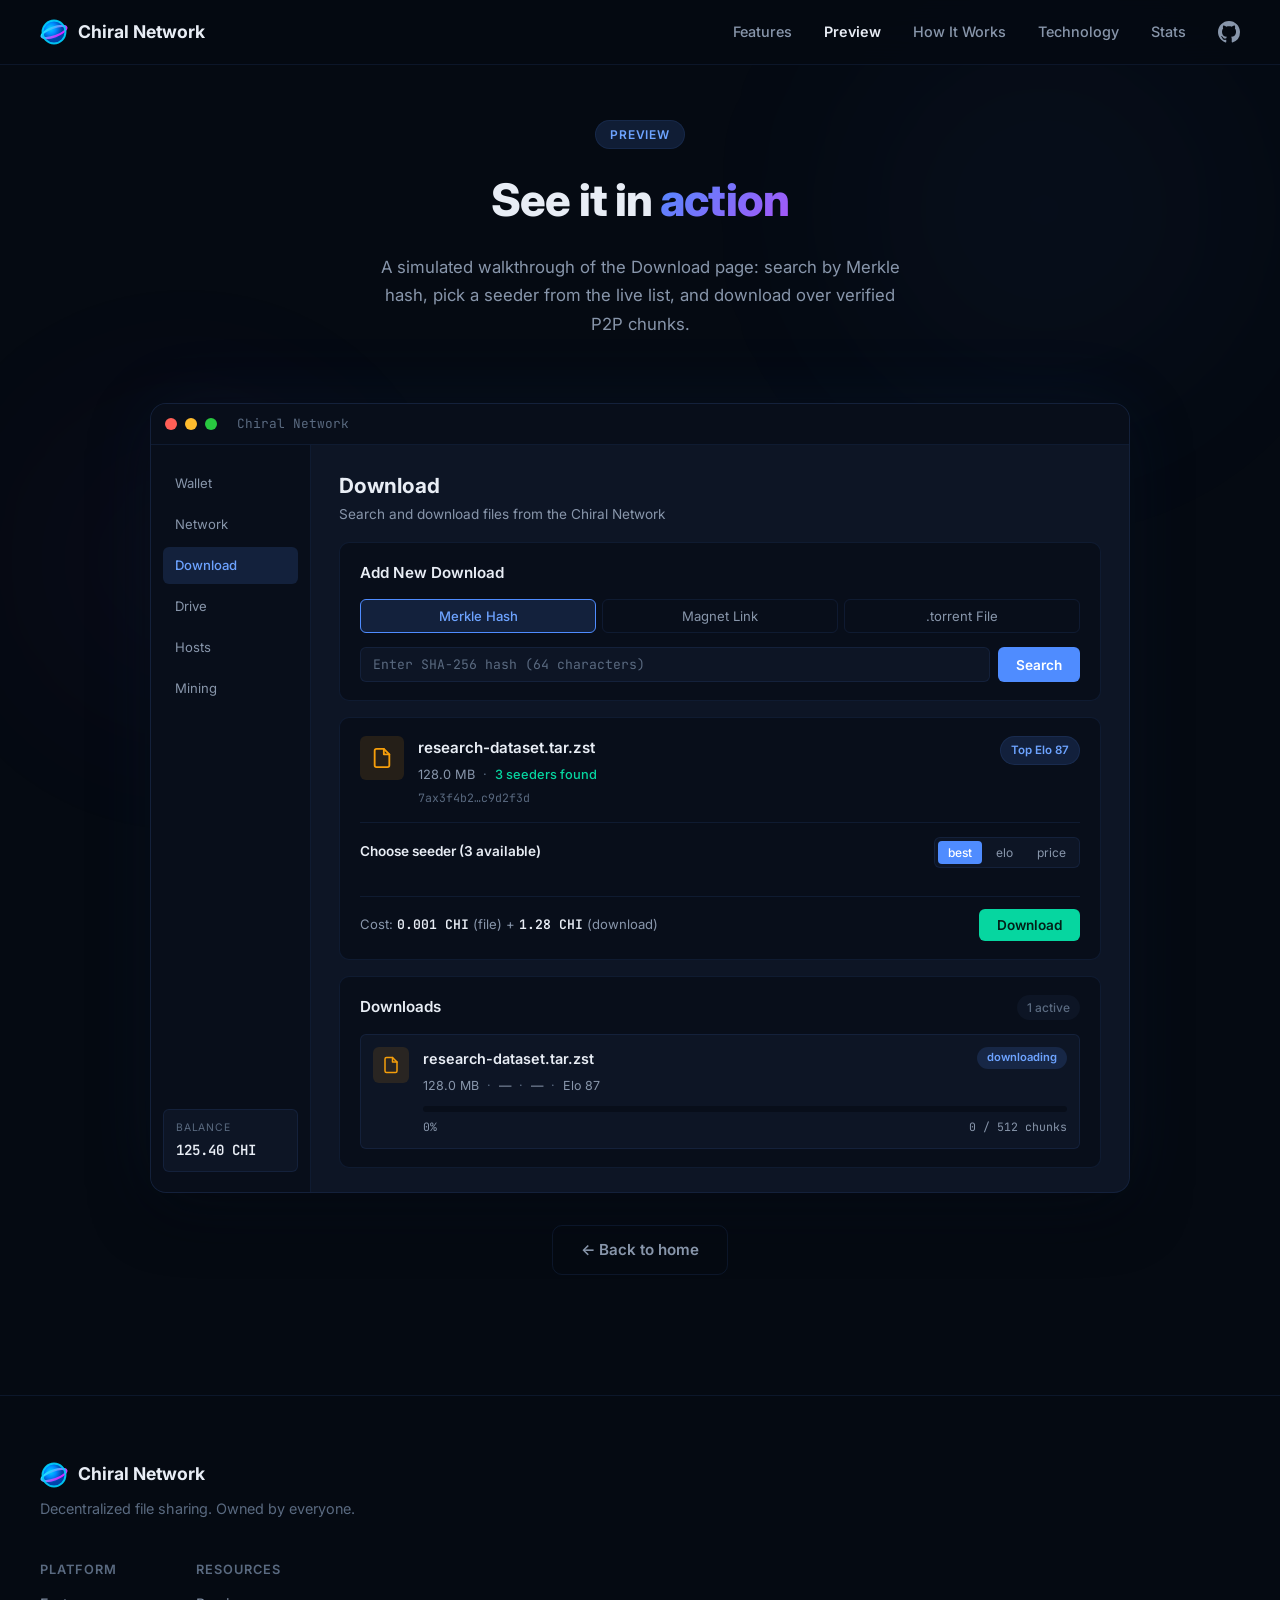
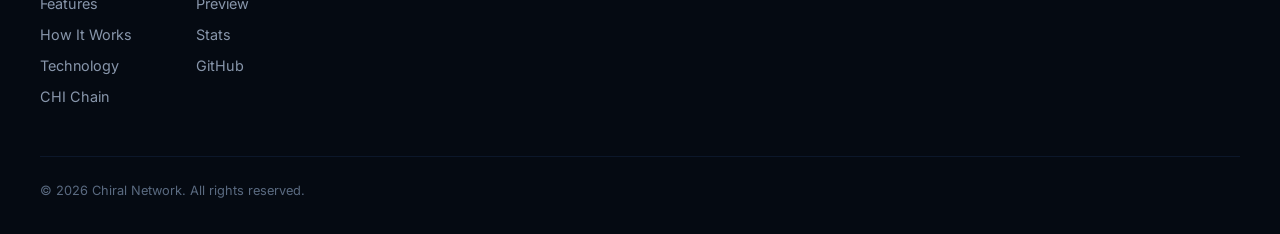
==== preview.html @ 27c0454a "feat: move demo to dedicated /preview page Extract the simulated download demo from the home page in" ====
<!DOCTYPE html>
<html lang="en">
<head>
  <meta charset="UTF-8">
  <meta name="viewport" content="width=device-width, initial-scale=1.0">
  <title>Preview — Chiral Network</title>
  <meta name="description" content="A simulated walkthrough of the Chiral Network Download page: search by Merkle hash, pick a seeder, and download over verified P2P chunks.">
  <link rel="preconnect" href="https://fonts.googleapis.com">
  <link rel="preconnect" href="https://fonts.gstatic.com" crossorigin>
  <link href="https://fonts.googleapis.com/css2?family=Inter:wght@300;400;500;600;700;800;900&family=JetBrains+Mono:wght@400;500;600&display=swap" rel="stylesheet">
  <link rel="icon" type="image/svg+xml" href="logo.svg">
  <link rel="stylesheet" href="style.css">
</head>
<body>
  <!-- Ambient background -->
  <div class="ambient-bg">
    <div class="orb orb-1"></div>
    <div class="orb orb-2"></div>
    <div class="orb orb-3"></div>
  </div>

  <!-- Navigation -->
  <nav class="nav scrolled" id="nav">
    <div class="nav-inner">
      <a href="index.html" class="nav-logo">
        <img src="logo.svg" alt="Chiral" class="logo-img" width="28" height="28">
        <span>Chiral Network</span>
      </a>
      <div class="nav-links">
        <a href="index.html#features">Features</a>
        <a href="preview.html" aria-current="page">Preview</a>
        <a href="index.html#how-it-works">How It Works</a>
        <a href="index.html#technology">Technology</a>
        <a href="index.html#stats">Stats</a>
        <a href="https://github.com/chiral-network/chiral-network" target="_blank" rel="noopener" class="nav-github" aria-label="GitHub">
          <svg viewBox="0 0 24 24" fill="currentColor"><path d="M12 0C5.37 0 0 5.37 0 12c0 5.31 3.435 9.795 8.205 11.385.6.105.825-.255.825-.57 0-.285-.015-1.23-.015-2.235-3.015.555-3.795-.735-4.035-1.41-.135-.345-.72-1.41-1.23-1.695-.42-.225-1.02-.78-.015-.795.945-.015 1.62.87 1.845 1.23 1.08 1.815 2.805 1.305 3.495.99.105-.78.42-1.305.765-1.605-2.67-.3-5.46-1.335-5.46-5.925 0-1.305.465-2.385 1.23-3.225-.12-.3-.54-1.53.12-3.18 0 0 1.005-.315 3.3 1.23.96-.27 1.98-.405 3-.405s2.04.135 3 .405c2.295-1.56 3.3-1.23 3.3-1.23.66 1.65.24 2.88.12 3.18.765.84 1.23 1.905 1.23 3.225 0 4.605-2.805 5.625-5.475 5.925.435.375.81 1.095.81 2.22 0 1.605-.015 2.895-.015 3.3 0 .315.225.69.825.57A12.02 12.02 0 0 0 24 12c0-6.63-5.37-12-12-12z"/></svg>
        </a>
      </div>
    </div>
  </nav>

  <!-- Demo -->
  <section class="section section-preview" id="demo">
    <div class="section-inner">
      <div class="section-header">
        <span class="section-tag">Preview</span>
        <h2 class="section-title">See it in <em>action</em></h2>
        <p class="section-subtitle">A simulated walkthrough of the Download page: search by Merkle hash, pick a seeder from the live list, and download over verified P2P chunks.</p>
      </div>
      <div class="demo-window">
        <div class="demo-titlebar">
          <span class="demo-dot demo-dot-red"></span>
          <span class="demo-dot demo-dot-yellow"></span>
          <span class="demo-dot demo-dot-green"></span>
          <span class="demo-title">Chiral Network</span>
        </div>
        <div class="demo-app">
          <aside class="demo-sidebar">
            <div class="demo-nav-item">Wallet</div>
            <div class="demo-nav-item">Network</div>
            <div class="demo-nav-item demo-nav-active">Download</div>
            <div class="demo-nav-item">Drive</div>
            <div class="demo-nav-item">Hosts</div>
            <div class="demo-nav-item">Mining</div>
            <div class="demo-nav-spacer"></div>
            <div class="demo-nav-balance">
              <span class="demo-nav-balance-label">Balance</span>
              <span class="demo-nav-balance-value"><span id="demo-balance">125.40</span> CHI</span>
            </div>
          </aside>

          <main class="demo-main">
            <div class="demo-page-header">
              <h3>Download</h3>
              <p>Search and download files from the Chiral Network</p>
            </div>

            <div class="demo-card">
              <div class="demo-card-title">Add New Download</div>
              <div class="demo-search-tabs">
                <button class="demo-tab demo-tab-hash demo-tab-active">Merkle Hash</button>
                <button class="demo-tab demo-tab-magnet">Magnet Link</button>
                <button class="demo-tab demo-tab-torrent">.torrent File</button>
              </div>
              <div class="demo-search-row">
                <div class="demo-search-input-wrap">
                  <input class="demo-search-input" id="demo-search-input" placeholder="Enter SHA-256 hash (64 characters)" readonly>
                  <span class="demo-caret" id="demo-caret">|</span>
                </div>
                <button class="demo-btn demo-btn-primary" id="demo-search-btn">
                  <span id="demo-search-label">Search</span>
                </button>
              </div>
            </div>

            <div class="demo-card demo-result-card" id="demo-result-card" hidden>
              <div class="demo-file-row">
                <div class="demo-file-icon demo-file-icon-archive">
                  <svg viewBox="0 0 24 24" fill="none" stroke="currentColor" stroke-width="2" stroke-linecap="round" stroke-linejoin="round">
                    <path d="M14 2H6a2 2 0 0 0-2 2v16a2 2 0 0 0 2 2h12a2 2 0 0 0 2-2V8z"/>
                    <polyline points="14 2 14 8 20 8"/>
                  </svg>
                </div>
                <div class="demo-file-info">
                  <div class="demo-file-name">research-dataset.tar.zst</div>
                  <div class="demo-file-meta">
                    <span>128.0 MB</span>
                    <span class="demo-dot-sep">·</span>
                    <span class="demo-seeders-count" id="demo-seeders-count">3 seeders found</span>
                  </div>
                  <div class="demo-hash" id="demo-hash">7ax3f4b2…c9d2f3d</div>
                </div>
                <div class="demo-elo-badge">Top Elo 87</div>
              </div>

              <div class="demo-seeder-divider"></div>

              <div class="demo-seeder-header">
                <span class="demo-seeder-title">Choose seeder (<span id="demo-seeder-count-inline">3</span> available)</span>
                <div class="demo-sort-tabs">
                  <button class="demo-sort demo-sort-active">best</button>
                  <button class="demo-sort">elo</button>
                  <button class="demo-sort">price</button>
                </div>
              </div>

              <div class="demo-seeder-list" id="demo-seeder-list"></div>

              <div class="demo-cost-row">
                <div class="demo-cost-info">
                  <span>Cost: <strong>0.001 CHI</strong> (file) + <strong>1.28 CHI</strong> (download)</span>
                </div>
                <button class="demo-btn demo-btn-success" id="demo-download-btn">
                  <span id="demo-download-label">Download</span>
                </button>
              </div>
            </div>

            <div class="demo-card demo-active-card" id="demo-active-card" hidden>
              <div class="demo-card-title">
                <span>Downloads</span>
                <span class="demo-active-count" id="demo-active-count">1 active</span>
              </div>
              <div class="demo-download-item" id="demo-download-item">
                <div class="demo-file-icon demo-file-icon-archive demo-file-icon-small">
                  <svg viewBox="0 0 24 24" fill="none" stroke="currentColor" stroke-width="2" stroke-linecap="round" stroke-linejoin="round">
                    <path d="M14 2H6a2 2 0 0 0-2 2v16a2 2 0 0 0 2 2h12a2 2 0 0 0 2-2V8z"/>
                    <polyline points="14 2 14 8 20 8"/>
                  </svg>
                </div>
                <div class="demo-download-info">
                  <div class="demo-download-header">
                    <span class="demo-download-name">research-dataset.tar.zst</span>
                    <span class="demo-status-badge demo-status-downloading" id="demo-status-badge">downloading</span>
                  </div>
                  <div class="demo-download-meta">
                    <span>128.0 MB</span>
                    <span class="demo-dot-sep">·</span>
                    <span id="demo-speed">—</span>
                    <span class="demo-dot-sep">·</span>
                    <span id="demo-eta">—</span>
                    <span class="demo-dot-sep">·</span>
                    <span>Elo 87</span>
                  </div>
                  <div class="demo-progress-track">
                    <div class="demo-progress-fill" id="demo-progress-bar"></div>
                  </div>
                  <div class="demo-progress-stats">
                    <span id="demo-progress-percent">0%</span>
                    <span id="demo-progress-chunks">0 / 512 chunks</span>
                  </div>
                </div>
              </div>
            </div>
          </main>
        </div>
      </div>

      <div class="preview-back">
        <a href="index.html" class="btn btn-secondary">← Back to home</a>
      </div>
    </div>
  </section>

  <!-- Footer -->
  <footer class="footer">
    <div class="footer-inner">
      <div class="footer-brand">
        <div class="footer-logo">
          <img src="logo.svg" alt="Chiral" class="logo-img" width="28" height="28">
          <span>Chiral Network</span>
        </div>
        <p class="footer-tagline">Decentralized file sharing. Owned by everyone.</p>
      </div>
      <div class="footer-links">
        <div class="footer-col">
          <h4>Platform</h4>
          <a href="index.html#features">Features</a>
          <a href="index.html#how-it-works">How It Works</a>
          <a href="index.html#technology">Technology</a>
          <a href="index.html#blockchain">CHI Chain</a>
        </div>
        <div class="footer-col">
          <h4>Resources</h4>
          <a href="preview.html">Preview</a>
          <a href="index.html#stats">Stats</a>
          <a href="https://github.com/chiral-network/chiral-network" target="_blank" rel="noopener">GitHub</a>
        </div>
      </div>
      <div class="footer-bottom">
        <p>&copy; 2026 Chiral Network. All rights reserved.</p>
      </div>
    </div>
  </footer>

  <script src="script.js"></script>
</body>
</html>
---- style.css ----
/* ============================================
   Chiral Network — Launch Site Styles
   ============================================ */

*, *::before, *::after {
  margin: 0;
  padding: 0;
  box-sizing: border-box;
}

:root {
  --bg-primary: #050a12;
  --bg-secondary: #0a1120;
  --bg-card: #0d1525;
  --bg-card-hover: #111d33;
  --bg-alt: #080e1a;
  --text-primary: #e8edf5;
  --text-secondary: #8896ab;
  --text-tertiary: #5a6a80;
  --accent: #4f8cff;
  --accent-bright: #6da3ff;
  --accent-dim: #2a5db8;
  --accent-glow: rgba(79, 140, 255, 0.15);
  --gradient-1: #4f8cff;
  --gradient-2: #a855f7;
  --gradient-3: #06d6a0;
  --border: rgba(79, 140, 255, 0.1);
  --border-hover: rgba(79, 140, 255, 0.25);
  --radius: 16px;
  --radius-sm: 10px;
  --radius-xs: 6px;
  --font-sans: 'Inter', -apple-system, BlinkMacSystemFont, sans-serif;
  --font-mono: 'JetBrains Mono', monospace;
}

html {
  scroll-behavior: smooth;
  font-size: 16px;
}

body {
  font-family: var(--font-sans);
  background: var(--bg-primary);
  color: var(--text-primary);
  line-height: 1.6;
  overflow-x: hidden;
  -webkit-font-smoothing: antialiased;
}

/* ============================================
   Ambient Background
   ============================================ */

.ambient-bg {
  position: fixed;
  inset: 0;
  z-index: -1;
  overflow: hidden;
  pointer-events: none;
}

.orb {
  position: absolute;
  border-radius: 50%;
  filter: blur(100px);
  opacity: 0.4;
}

.orb-1 {
  width: 600px;
  height: 600px;
  background: radial-gradient(circle, rgba(79, 140, 255, 0.15) 0%, transparent 70%);
  top: -10%;
  right: -5%;
  animation: float-1 20s ease-in-out infinite;
}

.orb-2 {
  width: 500px;
  height: 500px;
  background: radial-gradient(circle, rgba(168, 85, 247, 0.12) 0%, transparent 70%);
  bottom: 10%;
  left: -5%;
  animation: float-2 25s ease-in-out infinite;
}

.orb-3 {
  width: 400px;
  height: 400px;
  background: radial-gradient(circle, rgba(6, 214, 160, 0.08) 0%, transparent 70%);
  top: 50%;
  left: 40%;
  animation: float-3 30s ease-in-out infinite;
}

@keyframes float-1 {
  0%, 100% { transform: translate(0, 0); }
  33% { transform: translate(-30px, 40px); }
  66% { transform: translate(20px, -20px); }
}

@keyframes float-2 {
  0%, 100% { transform: translate(0, 0); }
  33% { transform: translate(40px, -30px); }
  66% { transform: translate(-20px, 30px); }
}

@keyframes float-3 {
  0%, 100% { transform: translate(0, 0); }
  33% { transform: translate(-25px, -35px); }
  66% { transform: translate(35px, 25px); }
}

/* ============================================
   Navigation
   ============================================ */

.nav {
  position: fixed;
  top: 0;
  left: 0;
  right: 0;
  z-index: 100;
  padding: 0 24px;
  transition: background 0.3s, backdrop-filter 0.3s;
}

.nav.scrolled {
  background: rgba(5, 10, 18, 0.85);
  backdrop-filter: blur(20px);
  border-bottom: 1px solid var(--border);
}

.nav-inner {
  max-width: 1200px;
  margin: 0 auto;
  display: flex;
  align-items: center;
  justify-content: space-between;
  height: 64px;
}

.nav-logo {
  display: flex;
  align-items: center;
  gap: 10px;
  text-decoration: none;
  color: var(--text-primary);
  font-weight: 700;
  font-size: 1.1rem;
}

.logo-img {
  width: 28px;
  height: 28px;
  object-fit: contain;
}

.nav-links {
  display: flex;
  gap: 32px;
}

.nav-links a {
  text-decoration: none;
  color: var(--text-secondary);
  font-size: 0.9rem;
  font-weight: 500;
  transition: color 0.2s;
}

.nav-links a:hover {
  color: var(--text-primary);
}

.nav-github {
  display: flex;
  align-items: center;
  color: #8896ab;
  transition: color 0.2s;
}

.nav-github:hover {
  color: #e8edf5;
}

.nav-github svg {
  width: 22px;
  height: 22px;
  fill: currentColor;
}

/* ============================================
   Hero
   ============================================ */

.hero {
  min-height: 100vh;
  display: flex;
  flex-direction: column;
  align-items: center;
  justify-content: center;
  padding: 120px 24px 80px;
  text-align: center;
}

.hero-content {
  max-width: 720px;
}

.hero-badge {
  display: inline-block;
  padding: 6px 16px;
  background: var(--accent-glow);
  border: 1px solid var(--border-hover);
  border-radius: 100px;
  font-size: 0.8rem;
  font-weight: 600;
  color: var(--accent-bright);
  text-transform: uppercase;
  letter-spacing: 0.08em;
  margin-bottom: 24px;
}

.hero-title {
  font-size: clamp(2.5rem, 6vw, 4.2rem);
  font-weight: 900;
  line-height: 1.1;
  letter-spacing: -0.03em;
  margin-bottom: 24px;
}

.gradient-text {
  background: linear-gradient(135deg, var(--gradient-1), var(--gradient-2));
  -webkit-background-clip: text;
  -webkit-text-fill-color: transparent;
  background-clip: text;
}

.hero-subtitle {
  font-size: 1.15rem;
  color: var(--text-secondary);
  line-height: 1.7;
  max-width: 560px;
  margin: 0 auto 36px;
}

.hero-actions {
  display: flex;
  gap: 16px;
  justify-content: center;
  flex-wrap: wrap;
}

/* ============================================
   Buttons
   ============================================ */

.btn {
  display: inline-flex;
  align-items: center;
  justify-content: center;
  padding: 12px 28px;
  border-radius: var(--radius-sm);
  font-size: 0.95rem;
  font-weight: 600;
  text-decoration: none;
  transition: all 0.2s;
  cursor: pointer;
  border: none;
  font-family: var(--font-sans);
}

.btn-primary {
  background: linear-gradient(135deg, var(--accent), var(--accent-dim));
  color: #fff;
  box-shadow: 0 4px 20px rgba(79, 140, 255, 0.25);
}

.btn-primary:hover {
  box-shadow: 0 6px 30px rgba(79, 140, 255, 0.4);
  transform: translateY(-1px);
}

.btn-secondary {
  background: transparent;
  color: var(--text-secondary);
  border: 1px solid var(--border);
}

.btn-secondary:hover {
  border-color: var(--border-hover);
  color: var(--text-primary);
  background: var(--accent-glow);
}

.btn-large {
  padding: 16px 40px;
  font-size: 1.05rem;
}

/* ============================================
   Countdown
   ============================================ */

.countdown-container {
  margin-top: 64px;
  padding: 32px 48px;
  background: var(--bg-card);
  border: 1px solid var(--border);
  border-radius: var(--radius);
  backdrop-filter: blur(10px);
}

.countdown-label {
  font-size: 0.75rem;
  text-transform: uppercase;
  letter-spacing: 0.12em;
  color: var(--text-tertiary);
  font-weight: 600;
  margin-bottom: 16px;
}

.countdown {
  display: flex;
  align-items: center;
  gap: 12px;
  justify-content: center;
}

.countdown-item {
  display: flex;
  flex-direction: column;
  align-items: center;
  min-width: 80px;
}

.countdown-value {
  font-family: var(--font-mono);
  font-size: 2.8rem;
  font-weight: 600;
  color: var(--text-primary);
  line-height: 1;
}

.countdown-unit {
  font-size: 0.7rem;
  text-transform: uppercase;
  letter-spacing: 0.1em;
  color: var(--text-tertiary);
  margin-top: 8px;
  font-weight: 500;
}

.countdown-separator {
  font-family: var(--font-mono);
  font-size: 2.2rem;
  color: var(--text-tertiary);
  margin-bottom: 20px;
  animation: blink 1s step-end infinite;
}

@keyframes blink {
  50% { opacity: 0.3; }
}

.countdown-date {
  margin-top: 16px;
  font-size: 0.85rem;
  color: var(--accent-bright);
  font-weight: 500;
}

/* ============================================
   Sections
   ============================================ */

.section {
  padding: 120px 24px;
}

.section-alt {
  background: var(--bg-alt);
}

.section-dark {
  background: var(--bg-secondary);
}

.section-inner {
  max-width: 1200px;
  margin: 0 auto;
}

.section-header {
  text-align: center;
  margin-bottom: 64px;
}

.section-tag {
  display: inline-block;
  padding: 4px 14px;
  background: var(--accent-glow);
  border: 1px solid var(--border);
  border-radius: 100px;
  font-size: 0.75rem;
  font-weight: 600;
  color: var(--accent-bright);
  text-transform: uppercase;
  letter-spacing: 0.08em;
  margin-bottom: 16px;
}

.section-tag-light {
  background: rgba(255, 255, 255, 0.05);
  border-color: rgba(255, 255, 255, 0.1);
  color: var(--text-primary);
}

.section-title {
  font-size: clamp(1.8rem, 4vw, 2.8rem);
  font-weight: 800;
  letter-spacing: -0.02em;
  margin-bottom: 16px;
}

.section-title em {
  font-style: normal;
  background: linear-gradient(135deg, var(--gradient-1), var(--gradient-2));
  -webkit-background-clip: text;
  -webkit-text-fill-color: transparent;
  background-clip: text;
}

.section-title-light {
  color: #fff;
}

.section-title-light em {
  background: linear-gradient(135deg, var(--gradient-1), var(--gradient-3));
  -webkit-background-clip: text;
  -webkit-text-fill-color: transparent;
  background-clip: text;
}

.section-subtitle {
  font-size: 1.05rem;
  color: var(--text-secondary);
  max-width: 520px;
  margin: 0 auto;
  line-height: 1.7;
}

/* ============================================
   Features Grid
   ============================================ */

.features-grid {
  display: grid;
  grid-template-columns: repeat(auto-fit, minmax(280px, 1fr));
  gap: 20px;
}

.feature-card {
  padding: 32px;
  background: var(--bg-card);
  border: 1px solid var(--border);
  border-radius: var(--radius);
  transition: all 0.3s;
}

.feature-card:hover {
  border-color: var(--border-hover);
  background: var(--bg-card-hover);
  transform: translateY(-2px);
  box-shadow: 0 8px 40px rgba(0, 0, 0, 0.3);
}

.feature-icon {
  width: 44px;
  height: 44px;
  display: flex;
  align-items: center;
  justify-content: center;
  background: var(--accent-glow);
  border: 1px solid var(--border);
  border-radius: var(--radius-xs);
  margin-bottom: 20px;
  color: var(--accent-bright);
}

.feature-icon svg {
  width: 22px;
  height: 22px;
}

.feature-card h3 {
  font-size: 1.1rem;
  font-weight: 700;
  margin-bottom: 10px;
  letter-spacing: -0.01em;
}

.feature-card p {
  font-size: 0.9rem;
  color: var(--text-secondary);
  line-height: 1.65;
}

/* ============================================
   Steps (How It Works)
   ============================================ */

.steps {
  display: flex;
  flex-direction: column;
  gap: 32px;
  max-width: 700px;
  margin: 0 auto;
}

.step {
  display: flex;
  gap: 28px;
  align-items: flex-start;
  padding: 32px;
  background: var(--bg-card);
  border: 1px solid var(--border);
  border-radius: var(--radius);
  transition: border-color 0.3s;
}

.step:hover {
  border-color: var(--border-hover);
}

.step-number {
  font-family: var(--font-mono);
  font-size: 2rem;
  font-weight: 700;
  color: var(--accent);
  opacity: 0.6;
  line-height: 1;
  flex-shrink: 0;
}

.step-content h3 {
  font-size: 1.2rem;
  font-weight: 700;
  margin-bottom: 8px;
}

.step-content p {
  font-size: 0.9rem;
  color: var(--text-secondary);
  line-height: 1.7;
}

/* ============================================
   Tech Grid
   ============================================ */

.tech-grid {
  display: grid;
  grid-template-columns: repeat(3, 1fr);
  gap: 20px;
}

.tech-card {
  padding: 28px;
  background: var(--bg-card);
  border: 1px solid var(--border);
  border-radius: var(--radius);
  transition: all 0.3s;
}

.tech-card:hover {
  border-color: var(--border-hover);
}

.tech-name {
  font-family: var(--font-mono);
  font-size: 1rem;
  font-weight: 600;
  color: var(--accent-bright);
  margin-bottom: 10px;
}

.tech-desc {
  font-size: 0.88rem;
  color: var(--text-secondary);
  line-height: 1.6;
}

/* ============================================
   Stats
   ============================================ */

.stats-grid {
  display: grid;
  grid-template-columns: repeat(4, 1fr);
  gap: 20px;
}

.stat-card {
  text-align: center;
  padding: 36px 24px;
  background: rgba(255, 255, 255, 0.03);
  border: 1px solid rgba(255, 255, 255, 0.06);
  border-radius: var(--radius);
  transition: border-color 0.3s;
}

.stat-card:hover {
  border-color: rgba(255, 255, 255, 0.12);
}

.stat-value {
  font-family: var(--font-mono);
  font-size: 2.4rem;
  font-weight: 700;
  background: linear-gradient(135deg, var(--gradient-1), var(--gradient-3));
  -webkit-background-clip: text;
  -webkit-text-fill-color: transparent;
  background-clip: text;
  margin-bottom: 8px;
}

.stat-label {
  font-size: 0.95rem;
  font-weight: 600;
  color: var(--text-primary);
  margin-bottom: 4px;
}

.stat-desc {
  font-size: 0.8rem;
  color: var(--text-tertiary);
}

/* ============================================
   Chain Specs
   ============================================ */

.chain-specs {
  display: grid;
  grid-template-columns: repeat(3, 1fr);
  gap: 16px;
  max-width: 800px;
  margin: 0 auto;
}

.chain-spec {
  display: flex;
  flex-direction: column;
  gap: 4px;
  padding: 20px;
  background: var(--bg-card);
  border: 1px solid var(--border);
  border-radius: var(--radius-sm);
  text-align: center;
}

.chain-spec-label {
  font-size: 0.75rem;
  text-transform: uppercase;
  letter-spacing: 0.08em;
  color: var(--text-tertiary);
  font-weight: 500;
}

.chain-spec-value {
  font-family: var(--font-mono);
  font-size: 1rem;
  font-weight: 600;
  color: var(--accent-bright);
}

/* ============================================
   CTA
   ============================================ */

.section-cta {
  background: var(--bg-alt);
}

.cta-content {
  text-align: center;
  max-width: 600px;
  margin: 0 auto;
}

.cta-content h2 {
  font-size: clamp(1.8rem, 4vw, 2.4rem);
  font-weight: 800;
  letter-spacing: -0.02em;
  margin-bottom: 16px;
}

.cta-content p {
  font-size: 1.05rem;
  color: var(--text-secondary);
  margin-bottom: 32px;
  line-height: 1.7;
}

.cta-actions {
  display: flex;
  justify-content: center;
}

/* ============================================
   Footer
   ============================================ */

.footer {
  padding: 64px 24px 32px;
  border-top: 1px solid var(--border);
  background: var(--bg-primary);
}

.footer-inner {
  max-width: 1200px;
  margin: 0 auto;
}

.footer-brand {
  margin-bottom: 40px;
}

.footer-logo {
  display: flex;
  align-items: center;
  gap: 10px;
  font-weight: 700;
  font-size: 1.1rem;
  margin-bottom: 8px;
}

.footer-tagline {
  color: var(--text-tertiary);
  font-size: 0.9rem;
}

.footer-links {
  display: flex;
  gap: 64px;
  margin-bottom: 40px;
}

.footer-col h4 {
  font-size: 0.8rem;
  text-transform: uppercase;
  letter-spacing: 0.08em;
  color: var(--text-tertiary);
  font-weight: 600;
  margin-bottom: 12px;
}

.footer-col a {
  display: block;
  color: var(--text-secondary);
  text-decoration: none;
  font-size: 0.9rem;
  margin-bottom: 8px;
  transition: color 0.2s;
}

.footer-col a:hover {
  color: var(--text-primary);
}

.footer-bottom {
  padding-top: 24px;
  border-top: 1px solid var(--border);
}

.footer-bottom p {
  font-size: 0.8rem;
  color: var(--text-tertiary);
}

/* ============================================
   Scroll Animations
   ============================================ */

.fade-in {
  opacity: 0;
  transform: translateY(20px);
  transition: opacity 0.6s ease, transform 0.6s ease;
}

.fade-in.visible {
  opacity: 1;
  transform: translateY(0);
}

/* ============================================
   Responsive
   ============================================ */

@media (max-width: 1024px) {
  .features-grid {
    grid-template-columns: repeat(2, 1fr);
  }

  .tech-grid {
    grid-template-columns: repeat(2, 1fr);
  }

  .stats-grid {
    grid-template-columns: repeat(2, 1fr);
  }

  .chain-specs {
    grid-template-columns: repeat(2, 1fr);
  }
}

@media (max-width: 768px) {
  .nav-links {
    display: none;
  }

  .hero {
    padding: 100px 20px 60px;
  }

  .hero-title {
    font-size: 2.2rem;
  }

  .countdown-container {
    padding: 24px 20px;
    width: 100%;
    max-width: 380px;
  }

  .countdown-value {
    font-size: 2rem;
  }

  .countdown-item {
    min-width: 60px;
  }

  .countdown-separator {
    font-size: 1.6rem;
  }

  .features-grid,
  .tech-grid {
    grid-template-columns: 1fr;
  }

  .stats-grid {
    grid-template-columns: repeat(2, 1fr);
  }

  .chain-specs {
    grid-template-columns: 1fr;
  }

  .step {
    flex-direction: column;
    gap: 16px;
  }

  .section {
    padding: 80px 20px;
  }

  .footer-links {
    flex-direction: column;
    gap: 32px;
  }
}

@media (max-width: 480px) {
  .stats-grid {
    grid-template-columns: 1fr;
  }

  .countdown {
    gap: 6px;
  }

  .countdown-value {
    font-size: 1.6rem;
  }

  .countdown-item {
    min-width: 50px;
  }

  .hero-actions {
    flex-direction: column;
    width: 100%;
  }

  .btn {
    width: 100%;
  }
}

/* ============================================
   Preview Page
   ============================================ */

.preview-back {
  display: flex;
  justify-content: center;
  margin-top: 32px;
}

.nav-links a[aria-current="page"] {
  color: var(--text-primary);
  font-weight: 600;
}

/* ============================================
   Demo Section — Chiral Network app mockup
   ============================================ */

.demo-window {
  max-width: 980px;
  margin: 0 auto;
  background: var(--bg-card);
  border: 1px solid var(--border);
  border-radius: var(--radius);
  overflow: hidden;
  box-shadow: 0 20px 60px rgba(0, 0, 0, 0.4), 0 0 80px rgba(79, 140, 255, 0.08);
}

.demo-titlebar {
  display: flex;
  align-items: center;
  gap: 8px;
  padding: 10px 14px;
  background: var(--bg-alt);
  border-bottom: 1px solid var(--border);
}

.demo-dot {
  width: 12px;
  height: 12px;
  border-radius: 50%;
  display: inline-block;
}

.demo-dot-red    { background: #ff5f57; }
.demo-dot-yellow { background: #febc2e; }
.demo-dot-green  { background: #28c840; }

.demo-title {
  margin-left: 12px;
  font-size: 0.8rem;
  color: var(--text-tertiary);
  font-family: var(--font-mono);
}

.demo-app {
  display: grid;
  grid-template-columns: 160px 1fr;
  min-height: 620px;
}

/* Sidebar */
.demo-sidebar {
  background: var(--bg-alt);
  border-right: 1px solid var(--border);
  padding: 20px 12px;
  display: flex;
  flex-direction: column;
  gap: 4px;
}

.demo-nav-item {
  padding: 8px 12px;
  font-size: 0.82rem;
  color: var(--text-secondary);
  border-radius: var(--radius-xs);
  cursor: default;
  transition: background 0.2s;
}

.demo-nav-active {
  background: var(--accent-glow);
  color: var(--accent-bright);
  font-weight: 500;
}

.demo-nav-spacer { flex: 1; }

.demo-nav-balance {
  margin-top: 8px;
  padding: 10px 12px;
  background: var(--bg-card);
  border: 1px solid var(--border);
  border-radius: var(--radius-xs);
  display: flex;
  flex-direction: column;
  gap: 2px;
}

.demo-nav-balance-label {
  font-size: 0.65rem;
  text-transform: uppercase;
  letter-spacing: 0.08em;
  color: var(--text-tertiary);
}

.demo-nav-balance-value {
  font-family: var(--font-mono);
  font-size: 0.88rem;
  font-weight: 600;
  color: var(--text-primary);
}

#demo-balance { transition: color 0.3s; }
#demo-balance.demo-balance-flash { color: var(--gradient-2); }

/* Main content */
.demo-main {
  padding: 24px 28px;
  display: flex;
  flex-direction: column;
  gap: 16px;
  overflow: hidden;
}

.demo-page-header h3 {
  font-size: 1.3rem;
  font-weight: 700;
  color: var(--text-primary);
  margin: 0;
}

.demo-page-header p {
  font-size: 0.85rem;
  color: var(--text-secondary);
  margin-top: 2px;
}

/* Cards */
.demo-card {
  background: var(--bg-alt);
  border: 1px solid var(--border);
  border-radius: var(--radius-sm);
  padding: 18px 20px;
  display: flex;
  flex-direction: column;
  gap: 14px;
}

.demo-card-title {
  font-size: 0.95rem;
  font-weight: 600;
  color: var(--text-primary);
  display: flex;
  justify-content: space-between;
  align-items: center;
}

.demo-active-count {
  font-size: 0.75rem;
  font-weight: 500;
  color: var(--text-tertiary);
  background: var(--bg-card);
  padding: 3px 10px;
  border-radius: 999px;
}

/* Search tabs */
.demo-search-tabs {
  display: flex;
  gap: 6px;
}

.demo-tab {
  flex: 1;
  padding: 8px 12px;
  background: transparent;
  border: 1px solid var(--border);
  border-radius: var(--radius-xs);
  color: var(--text-secondary);
  font-size: 0.82rem;
  font-family: inherit;
  cursor: pointer;
  transition: all 0.2s;
}

.demo-tab-active {
  background: var(--accent-glow);
  border-color: var(--accent);
  color: var(--accent-bright);
  font-weight: 500;
}

.demo-search-row {
  display: flex;
  gap: 8px;
}

.demo-search-input-wrap {
  flex: 1;
  position: relative;
  display: flex;
  align-items: center;
  background: var(--bg-card);
  border: 1px solid var(--border);
  border-radius: var(--radius-xs);
  padding: 0 12px;
}

.demo-search-input {
  flex: 1;
  padding: 8px 0;
  background: transparent;
  border: none;
  outline: none;
  color: var(--text-primary);
  font-family: var(--font-mono);
  font-size: 0.82rem;
  width: 100%;
}

.demo-search-input::placeholder { color: var(--text-tertiary); }

.demo-caret {
  color: var(--accent-bright);
  font-family: var(--font-mono);
  font-weight: 700;
  opacity: 0;
  transition: opacity 0.1s;
}

.demo-caret.demo-caret-visible { opacity: 1; animation: demo-blink 1s steps(2, end) infinite; }

@keyframes demo-blink {
  0%, 50% { opacity: 1; }
  50.01%, 100% { opacity: 0; }
}

/* Buttons */
.demo-btn {
  padding: 8px 18px;
  border: none;
  border-radius: var(--radius-xs);
  font-size: 0.85rem;
  font-weight: 600;
  font-family: inherit;
  cursor: pointer;
  transition: all 0.2s;
  white-space: nowrap;
}

.demo-btn-primary {
  background: var(--accent);
  color: white;
}

.demo-btn-primary:hover { background: var(--accent-bright); }

.demo-btn-success {
  background: var(--gradient-3);
  color: #032018;
}

.demo-btn-success.demo-btn-disabled {
  opacity: 0.6;
  cursor: not-allowed;
}

/* Search result / file row */
.demo-file-row {
  display: flex;
  gap: 14px;
  align-items: flex-start;
}

.demo-file-icon {
  width: 44px;
  height: 44px;
  flex-shrink: 0;
  display: flex;
  align-items: center;
  justify-content: center;
  border-radius: var(--radius-xs);
  background: rgba(245, 158, 11, 0.12);
  color: #f59e0b;
}

.demo-file-icon svg { width: 22px; height: 22px; }
.demo-file-icon-small { width: 36px; height: 36px; }
.demo-file-icon-small svg { width: 18px; height: 18px; }

.demo-file-info {
  flex: 1;
  min-width: 0;
}

.demo-file-name {
  font-size: 0.95rem;
  font-weight: 600;
  color: var(--text-primary);
  margin-bottom: 4px;
}

.demo-file-meta {
  display: flex;
  gap: 8px;
  font-size: 0.8rem;
  color: var(--text-secondary);
  align-items: center;
  flex-wrap: wrap;
  margin-bottom: 4px;
}

.demo-dot-sep { color: var(--text-tertiary); }

.demo-seeders-count { color: var(--gradient-3); font-weight: 500; }

.demo-hash {
  font-family: var(--font-mono);
  font-size: 0.72rem;
  color: var(--text-tertiary);
}

.demo-elo-badge {
  flex-shrink: 0;
  padding: 4px 10px;
  background: var(--accent-glow);
  border: 1px solid var(--border);
  border-radius: 999px;
  font-size: 0.72rem;
  font-weight: 600;
  color: var(--accent-bright);
}

/* Seeder list */
.demo-seeder-divider {
  height: 1px;
  background: var(--border);
}

.demo-seeder-header {
  display: flex;
  justify-content: space-between;
  align-items: center;
  gap: 12px;
}

.demo-seeder-title {
  font-size: 0.85rem;
  font-weight: 600;
  color: var(--text-primary);
}

.demo-sort-tabs {
  display: flex;
  gap: 4px;
  background: var(--bg-card);
  padding: 3px;
  border-radius: var(--radius-xs);
  border: 1px solid var(--border);
}

.demo-sort {
  padding: 4px 10px;
  background: transparent;
  border: none;
  font-family: inherit;
  font-size: 0.75rem;
  color: var(--text-secondary);
  border-radius: 4px;
  cursor: pointer;
}

.demo-sort-active {
  background: var(--accent);
  color: white;
  font-weight: 500;
}

.demo-seeder-list {
  display: flex;
  flex-direction: column;
  gap: 6px;
  max-height: 180px;
  overflow: hidden;
}

.demo-seeder {
  display: flex;
  justify-content: space-between;
  gap: 12px;
  padding: 10px 12px;
  background: var(--bg-card);
  border: 1px solid var(--border);
  border-radius: var(--radius-xs);
  opacity: 0;
  animation: demo-log-in 0.3s ease-out forwards;
  transition: border-color 0.2s, background 0.2s;
}

.demo-seeder-selected {
  border-color: var(--accent);
  background: var(--accent-glow);
}

.demo-seeder-left {
  display: flex;
  flex-direction: column;
  gap: 2px;
  min-width: 0;
}

.demo-seeder-peer {
  font-family: var(--font-mono);
  font-size: 0.78rem;
  color: var(--text-primary);
  font-weight: 500;
}

.demo-seeder-wallet {
  font-family: var(--font-mono);
  font-size: 0.7rem;
  color: var(--text-tertiary);
}

.demo-seeder-right {
  display: flex;
  gap: 6px;
  align-items: center;
  flex-shrink: 0;
}

.demo-pill {
  padding: 2px 8px;
  border-radius: 999px;
  font-size: 0.7rem;
  font-weight: 600;
  font-family: var(--font-mono);
}

.demo-pill-elo {
  background: var(--accent-glow);
  color: var(--accent-bright);
}

.demo-pill-price {
  background: rgba(245, 158, 11, 0.15);
  color: #fbbf24;
}

.demo-pill-rep-ok { color: var(--gradient-3); font-size: 0.72rem; }
.demo-pill-rep-fail { color: #f87171; font-size: 0.72rem; }

/* Cost row */
.demo-cost-row {
  display: flex;
  justify-content: space-between;
  align-items: center;
  padding-top: 12px;
  border-top: 1px solid var(--border);
  gap: 12px;
  flex-wrap: wrap;
}

.demo-cost-info {
  font-size: 0.82rem;
  color: var(--text-secondary);
  display: flex;
  gap: 8px;
  align-items: center;
  flex-wrap: wrap;
}

.demo-cost-info strong {
  color: var(--text-primary);
  font-family: var(--font-mono);
  font-weight: 600;
}

/* Active download */
.demo-download-item {
  display: flex;
  gap: 14px;
  align-items: flex-start;
  padding: 12px;
  background: var(--bg-card);
  border: 1px solid var(--border);
  border-radius: var(--radius-xs);
}

.demo-download-info {
  flex: 1;
  display: flex;
  flex-direction: column;
  gap: 6px;
  min-width: 0;
}

.demo-download-header {
  display: flex;
  justify-content: space-between;
  align-items: center;
  gap: 8px;
}

.demo-download-name {
  font-size: 0.9rem;
  font-weight: 600;
  color: var(--text-primary);
}

.demo-status-badge {
  padding: 2px 10px;
  border-radius: 999px;
  font-size: 0.7rem;
  font-weight: 600;
  text-transform: lowercase;
}

.demo-status-downloading {
  background: rgba(79, 140, 255, 0.15);
  color: var(--accent-bright);
}

.demo-status-completed {
  background: rgba(6, 214, 160, 0.15);
  color: var(--gradient-3);
}

.demo-download-meta {
  display: flex;
  gap: 8px;
  font-size: 0.78rem;
  color: var(--text-secondary);
  align-items: center;
  flex-wrap: wrap;
}

/* Progress */
.demo-progress-track {
  height: 6px;
  background: var(--bg-alt);
  border-radius: 999px;
  overflow: hidden;
  margin-top: 4px;
  position: relative;
}

.demo-progress-fill {
  height: 100%;
  width: 0%;
  background: linear-gradient(90deg, var(--gradient-1), var(--gradient-2));
  border-radius: 999px;
  transition: width 80ms linear;
  position: relative;
}

.demo-progress-fill::after {
  content: '';
  position: absolute;
  inset: 0;
  background: linear-gradient(90deg, transparent, rgba(255, 255, 255, 0.25), transparent);
  animation: demo-shimmer 1.5s linear infinite;
}

@keyframes demo-shimmer {
  0% { transform: translateX(-100%); }
  100% { transform: translateX(100%); }
}

.demo-progress-stats {
  display: flex;
  justify-content: space-between;
  font-family: var(--font-mono);
  font-size: 0.72rem;
  color: var(--text-secondary);
}

/* Animations */
@keyframes demo-log-in {
  from { opacity: 0; transform: translateY(4px); }
  to   { opacity: 1; transform: translateY(0); }
}

@media (max-width: 720px) {
  .demo-app { grid-template-columns: 1fr; }
  .demo-sidebar {
    flex-direction: row;
    overflow-x: auto;
    border-right: none;
    border-bottom: 1px solid var(--border);
    padding: 10px;
  }
  .demo-nav-spacer, .demo-nav-balance { display: none; }
  .demo-main { padding: 18px; }
  .demo-search-tabs { flex-wrap: wrap; }
  .demo-file-row { flex-wrap: wrap; }
  .demo-elo-badge { margin-left: auto; }
  .demo-cost-row { flex-direction: column; align-items: stretch; }
  .demo-cost-row .demo-btn { width: 100%; }
}
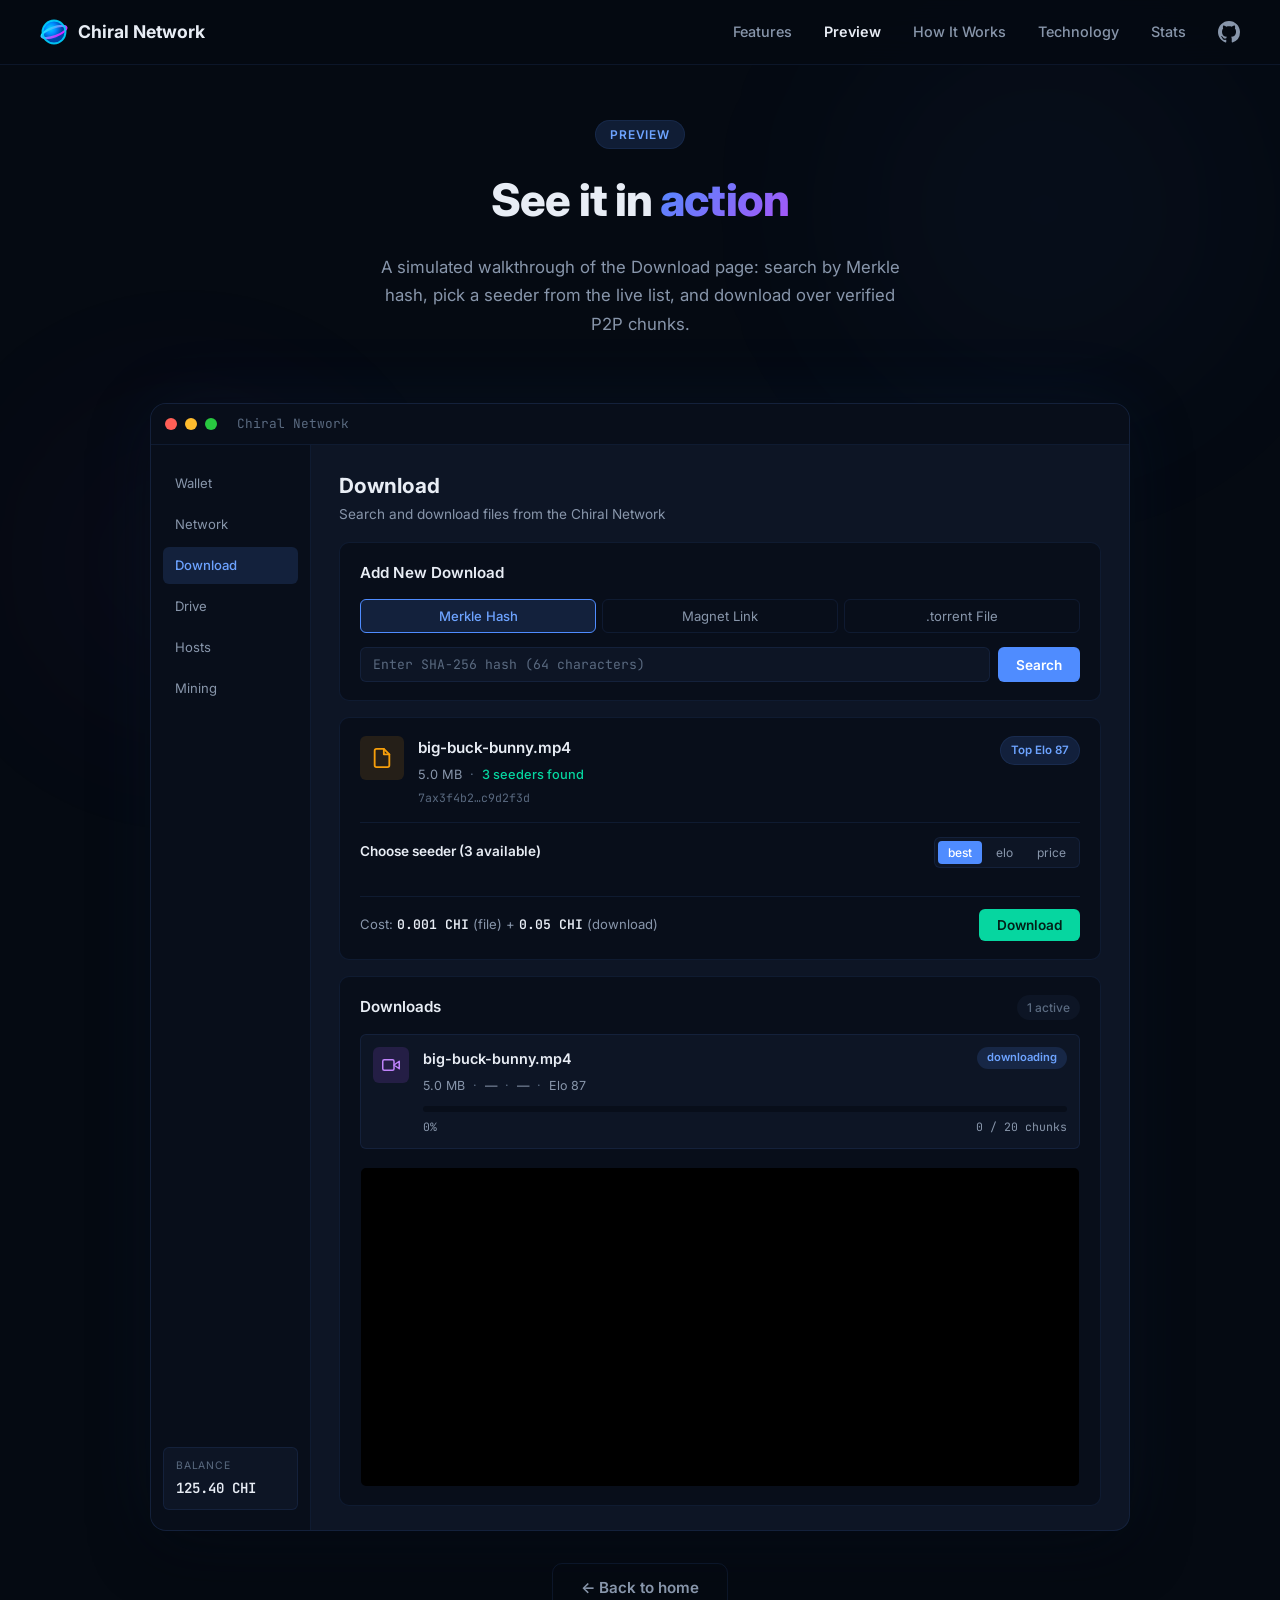
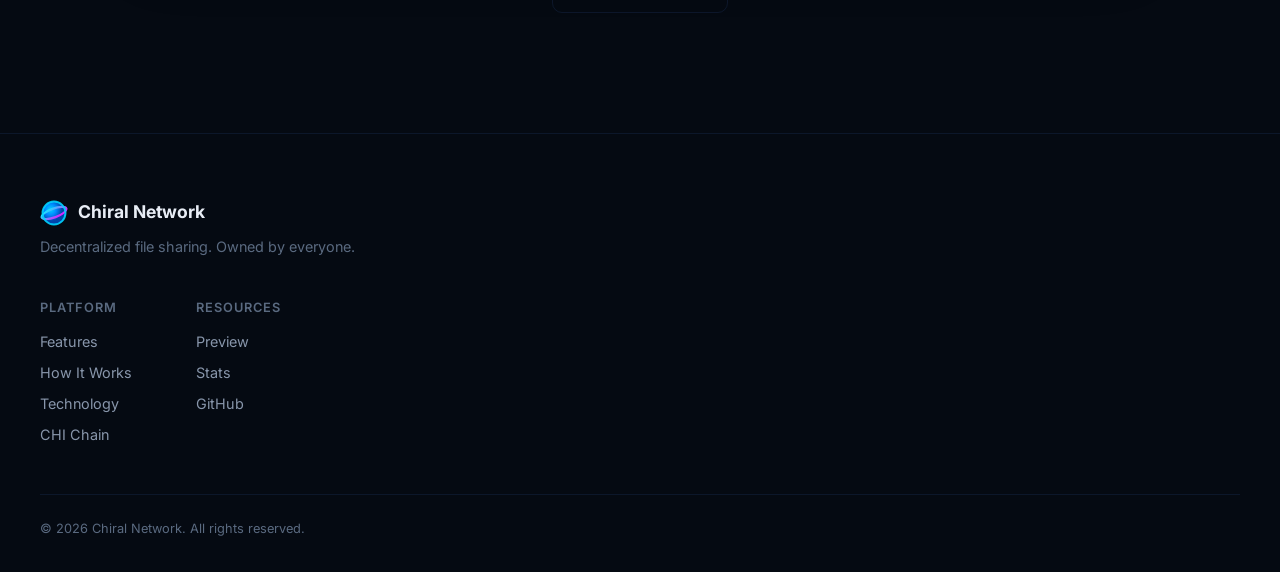
==== commit fac13cdc: "feat(preview): real video download with streaming progress + playback The demo now performs an actua" ====
--- a/preview.html
+++ b/preview.html
@@ -102,9 +102,9 @@
                   </svg>
                 </div>
                 <div class="demo-file-info">
-                  <div class="demo-file-name">research-dataset.tar.zst</div>
+                  <div class="demo-file-name">big-buck-bunny.mp4</div>
                   <div class="demo-file-meta">
-                    <span>128.0 MB</span>
+                    <span>5.0 MB</span>
                     <span class="demo-dot-sep">·</span>
                     <span class="demo-seeders-count" id="demo-seeders-count">3 seeders found</span>
                   </div>
@@ -128,7 +128,7 @@
 
               <div class="demo-cost-row">
                 <div class="demo-cost-info">
-                  <span>Cost: <strong>0.001 CHI</strong> (file) + <strong>1.28 CHI</strong> (download)</span>
+                  <span>Cost: <strong>0.001 CHI</strong> (file) + <strong>0.05 CHI</strong> (download)</span>
                 </div>
                 <button class="demo-btn demo-btn-success" id="demo-download-btn">
                   <span id="demo-download-label">Download</span>
@@ -142,19 +142,19 @@
                 <span class="demo-active-count" id="demo-active-count">1 active</span>
               </div>
               <div class="demo-download-item" id="demo-download-item">
-                <div class="demo-file-icon demo-file-icon-archive demo-file-icon-small">
+                <div class="demo-file-icon demo-file-icon-video demo-file-icon-small">
                   <svg viewBox="0 0 24 24" fill="none" stroke="currentColor" stroke-width="2" stroke-linecap="round" stroke-linejoin="round">
-                    <path d="M14 2H6a2 2 0 0 0-2 2v16a2 2 0 0 0 2 2h12a2 2 0 0 0 2-2V8z"/>
-                    <polyline points="14 2 14 8 20 8"/>
+                    <polygon points="23 7 16 12 23 17 23 7"/>
+                    <rect x="1" y="5" width="15" height="14" rx="2" ry="2"/>
                   </svg>
                 </div>
                 <div class="demo-download-info">
                   <div class="demo-download-header">
-                    <span class="demo-download-name">research-dataset.tar.zst</span>
+                    <span class="demo-download-name">big-buck-bunny.mp4</span>
                     <span class="demo-status-badge demo-status-downloading" id="demo-status-badge">downloading</span>
                   </div>
                   <div class="demo-download-meta">
-                    <span>128.0 MB</span>
+                    <span>5.0 MB</span>
                     <span class="demo-dot-sep">·</span>
                     <span id="demo-speed">—</span>
                     <span class="demo-dot-sep">·</span>
@@ -167,10 +167,12 @@
                   </div>
                   <div class="demo-progress-stats">
                     <span id="demo-progress-percent">0%</span>
-                    <span id="demo-progress-chunks">0 / 512 chunks</span>
-                  </div>
-                </div>
-              </div>
+                    <span id="demo-progress-chunks">0 / 20 chunks</span>
+                  </div>
+                </div>
+              </div>
+
+              <video class="demo-video" id="demo-video" muted playsinline preload="none" hidden></video>
             </div>
           </main>
         </div>
--- a/style.css
+++ b/style.css
@@ -1191,6 +1191,21 @@
   color: #f59e0b;
 }
 
+.demo-file-icon-video {
+  background: rgba(168, 85, 247, 0.15);
+  color: #c084fc;
+}
+
+.demo-video {
+  width: 100%;
+  max-height: 320px;
+  border-radius: var(--radius-xs);
+  background: #000;
+  display: block;
+  border: 1px solid var(--border);
+  margin-top: 4px;
+}
+
 .demo-file-icon svg { width: 22px; height: 22px; }
 .demo-file-icon-small { width: 36px; height: 36px; }
 .demo-file-icon-small svg { width: 18px; height: 18px; }
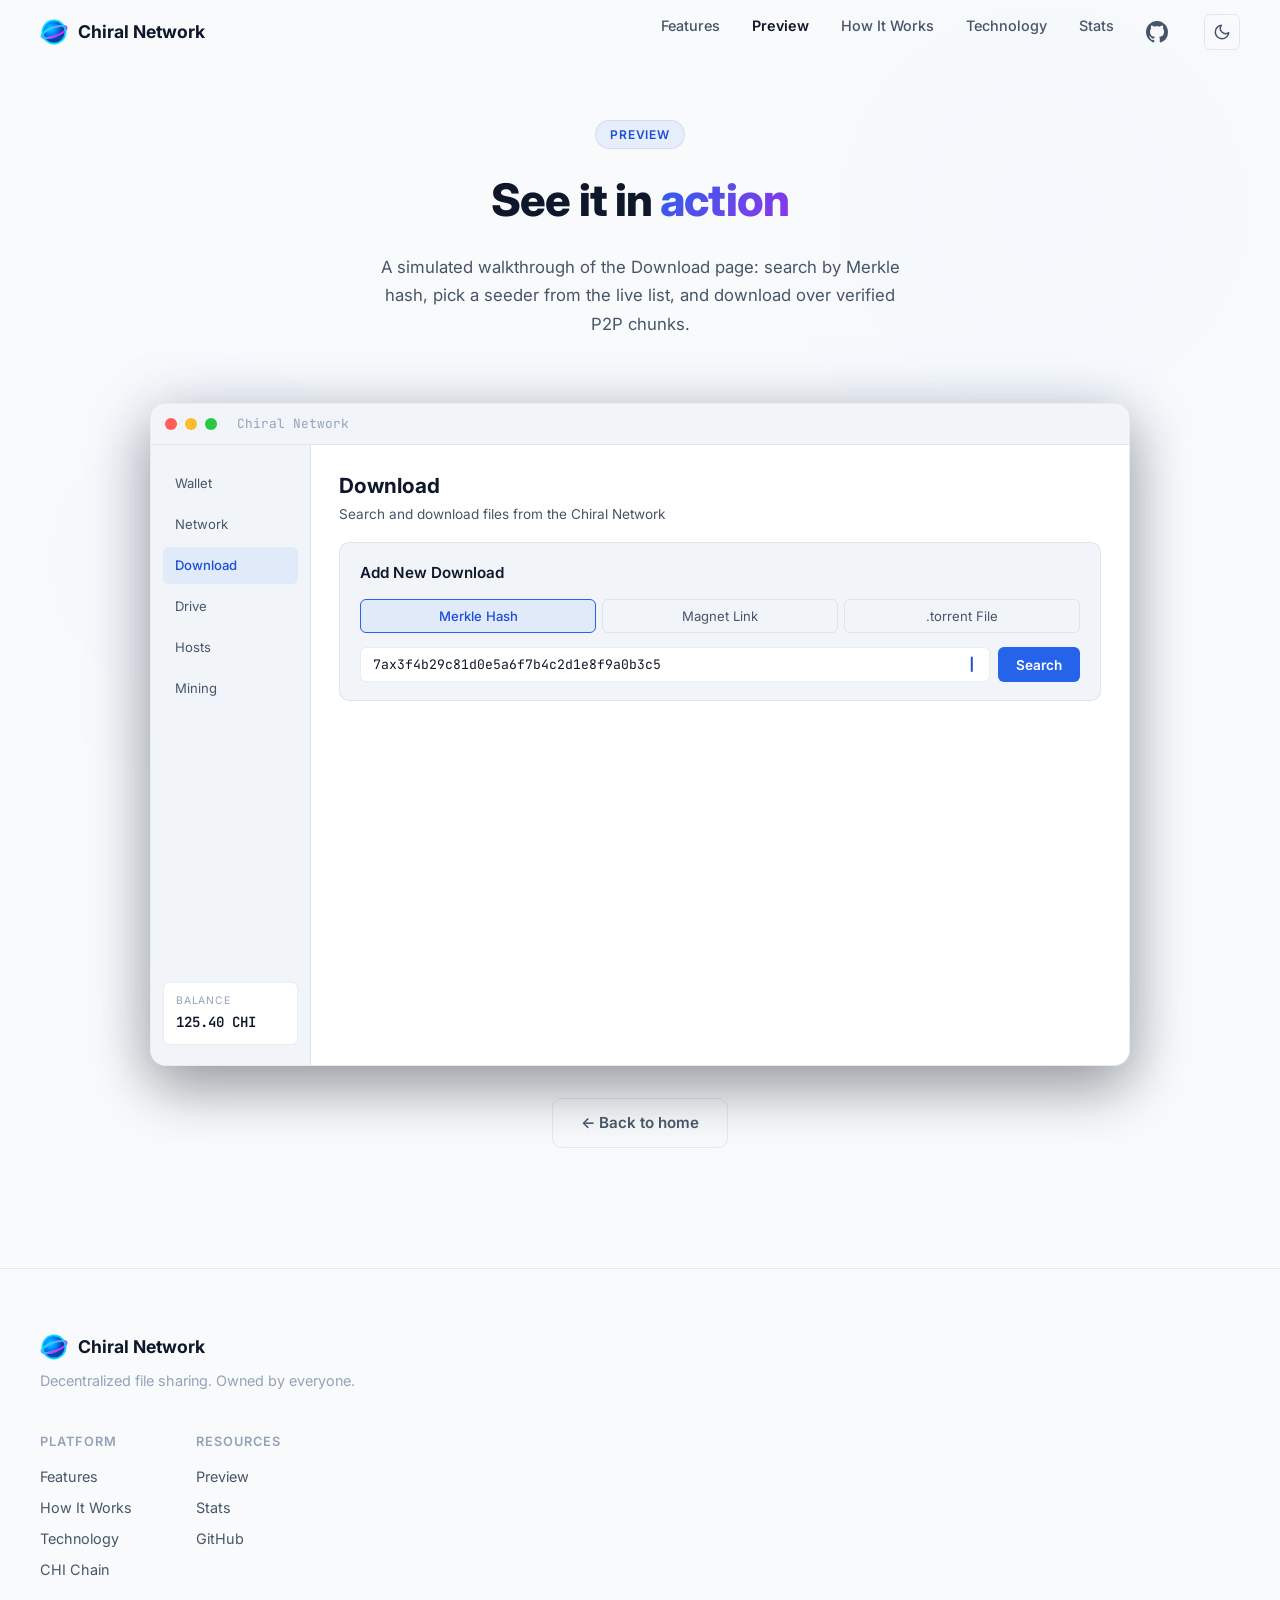
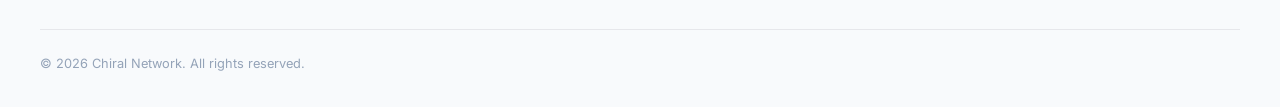
==== commit add7a282: "feat: light mode with theme toggle Define a [data-theme="light"] palette overriding every CSS variab" ====
--- a/preview.html
+++ b/preview.html
@@ -10,6 +10,16 @@
   <link href="https://fonts.googleapis.com/css2?family=Inter:wght@300;400;500;600;700;800;900&family=JetBrains+Mono:wght@400;500;600&display=swap" rel="stylesheet">
   <link rel="icon" type="image/svg+xml" href="logo.svg">
   <link rel="stylesheet" href="style.css">
+  <script>
+    (function () {
+      try {
+        var saved = localStorage.getItem('chiral-theme');
+        var prefersLight = window.matchMedia && window.matchMedia('(prefers-color-scheme: light)').matches;
+        var theme = saved || (prefersLight ? 'light' : 'dark');
+        if (theme === 'light') document.documentElement.setAttribute('data-theme', 'light');
+      } catch (_) {}
+    })();
+  </script>
 </head>
 <body>
   <!-- Ambient background -->
@@ -35,6 +45,10 @@
         <a href="https://github.com/chiral-network/chiral-network" target="_blank" rel="noopener" class="nav-github" aria-label="GitHub">
           <svg viewBox="0 0 24 24" fill="currentColor"><path d="M12 0C5.37 0 0 5.37 0 12c0 5.31 3.435 9.795 8.205 11.385.6.105.825-.255.825-.57 0-.285-.015-1.23-.015-2.235-3.015.555-3.795-.735-4.035-1.41-.135-.345-.72-1.41-1.23-1.695-.42-.225-1.02-.78-.015-.795.945-.015 1.62.87 1.845 1.23 1.08 1.815 2.805 1.305 3.495.99.105-.78.42-1.305.765-1.605-2.67-.3-5.46-1.335-5.46-5.925 0-1.305.465-2.385 1.23-3.225-.12-.3-.54-1.53.12-3.18 0 0 1.005-.315 3.3 1.23.96-.27 1.98-.405 3-.405s2.04.135 3 .405c2.295-1.56 3.3-1.23 3.3-1.23.66 1.65.24 2.88.12 3.18.765.84 1.23 1.905 1.23 3.225 0 4.605-2.805 5.625-5.475 5.925.435.375.81 1.095.81 2.22 0 1.605-.015 2.895-.015 3.3 0 .315.225.69.825.57A12.02 12.02 0 0 0 24 12c0-6.63-5.37-12-12-12z"/></svg>
         </a>
+        <button id="theme-toggle" class="theme-toggle" aria-label="Toggle theme">
+          <svg class="icon-sun" viewBox="0 0 24 24" fill="none" stroke="currentColor" stroke-width="2" stroke-linecap="round" stroke-linejoin="round"><circle cx="12" cy="12" r="4"/><path d="M12 2v2M12 20v2M4.93 4.93l1.41 1.41M17.66 17.66l1.41 1.41M2 12h2M20 12h2M4.93 19.07l1.41-1.41M17.66 6.34l1.41-1.41"/></svg>
+          <svg class="icon-moon" viewBox="0 0 24 24" fill="none" stroke="currentColor" stroke-width="2" stroke-linecap="round" stroke-linejoin="round"><path d="M21 12.79A9 9 0 1 1 11.21 3 7 7 0 0 0 21 12.79z"/></svg>
+        </button>
       </div>
     </div>
   </nav>
@@ -172,7 +186,7 @@
                 </div>
               </div>
 
-              <video class="demo-video" id="demo-video" muted playsinline preload="none" hidden></video>
+              <video class="demo-video" id="demo-video" muted playsinline preload="auto" hidden></video>
             </div>
           </main>
         </div>
--- a/style.css
+++ b/style.css
@@ -6,6 +6,181 @@
   margin: 0;
   padding: 0;
   box-sizing: border-box;
+}
+
+[hidden] {
+  display: none !important;
+}
+
+/* ============================================
+   Theme toggle
+   ============================================ */
+
+.theme-toggle {
+  background: transparent;
+  border: 1px solid var(--border);
+  border-radius: var(--radius-xs);
+  width: 36px;
+  height: 36px;
+  display: inline-flex;
+  align-items: center;
+  justify-content: center;
+  color: var(--text-secondary);
+  cursor: pointer;
+  margin-left: 4px;
+  transition: all 0.2s;
+}
+
+.theme-toggle:hover {
+  color: var(--text-primary);
+  border-color: var(--border-hover);
+  background: var(--accent-glow);
+}
+
+.theme-toggle svg {
+  width: 18px;
+  height: 18px;
+}
+
+[data-theme="light"] .theme-toggle .icon-sun,
+.theme-toggle .icon-moon {
+  display: none;
+}
+
+[data-theme="light"] .theme-toggle .icon-moon {
+  display: block;
+}
+
+.genesis-header {
+  margin-top: 56px;
+  margin-bottom: 24px;
+  text-align: center;
+}
+
+.genesis-title {
+  font-size: 1.4rem;
+  font-weight: 700;
+  letter-spacing: -0.01em;
+  margin-bottom: 8px;
+}
+
+.genesis-subtitle {
+  font-size: 0.95rem;
+  color: var(--text-secondary);
+  max-width: 640px;
+  margin: 0 auto;
+}
+
+.genesis-json {
+  margin-top: 32px;
+  max-width: 800px;
+  margin-left: auto;
+  margin-right: auto;
+}
+
+.genesis-json summary {
+  cursor: pointer;
+  color: var(--accent-bright);
+  font-size: 0.85rem;
+  padding: 8px 0;
+  user-select: none;
+}
+
+.genesis-json summary:hover {
+  color: var(--accent);
+}
+
+.genesis-json pre {
+  background: var(--bg-card);
+  border: 1px solid var(--border);
+  border-radius: var(--radius-sm);
+  padding: 16px 20px;
+  margin-top: 12px;
+  overflow-x: auto;
+  font-family: var(--font-mono);
+  font-size: 0.78rem;
+  line-height: 1.6;
+  color: var(--text-secondary);
+}
+
+.genesis-json pre code {
+  color: var(--text-primary);
+  font-family: inherit;
+}
+
+.genesis-highlight {
+  display: inline;
+  background: rgba(6, 214, 160, 0.12);
+  color: var(--gradient-3);
+  border-radius: 4px;
+  padding: 1px 4px;
+}
+
+.no-premine-callout {
+  max-width: 800px;
+  margin: 0 auto 32px;
+  display: flex;
+  gap: 18px;
+  align-items: flex-start;
+  padding: 20px 24px;
+  background: rgba(6, 214, 160, 0.06);
+  border: 1px solid rgba(6, 214, 160, 0.25);
+  border-radius: var(--radius-sm);
+}
+
+.no-premine-icon {
+  flex-shrink: 0;
+  width: 36px;
+  height: 36px;
+  display: flex;
+  align-items: center;
+  justify-content: center;
+  border-radius: 999px;
+  background: rgba(6, 214, 160, 0.15);
+  color: var(--gradient-3);
+}
+
+.no-premine-icon svg { width: 20px; height: 20px; }
+
+.no-premine-text h4 {
+  font-size: 1rem;
+  font-weight: 700;
+  color: var(--text-primary);
+  margin-bottom: 6px;
+}
+
+.no-premine-text p {
+  font-size: 0.88rem;
+  color: var(--text-secondary);
+  line-height: 1.65;
+}
+
+.no-premine-text code {
+  font-family: var(--font-mono);
+  font-size: 0.82rem;
+  background: var(--bg-card);
+  padding: 1px 6px;
+  border-radius: 4px;
+  color: var(--gradient-3);
+}
+
+.chain-spec-highlight {
+  background: rgba(6, 214, 160, 0.06);
+  border: 1px solid rgba(6, 214, 160, 0.25);
+  border-radius: var(--radius-sm);
+  padding: 12px 16px;
+}
+
+.chain-spec-note {
+  font-size: 0.7rem;
+  font-weight: 600;
+  text-transform: uppercase;
+  letter-spacing: 0.05em;
+  color: var(--gradient-3);
+  background: rgba(6, 214, 160, 0.15);
+  padding: 2px 8px;
+  border-radius: 999px;
+  vertical-align: middle;
 }
 
 :root {
@@ -26,11 +201,39 @@
   --gradient-3: #06d6a0;
   --border: rgba(79, 140, 255, 0.1);
   --border-hover: rgba(79, 140, 255, 0.25);
+  --nav-scrolled-bg: rgba(5, 10, 18, 0.85);
+  --orb-opacity: 0.4;
+  --shadow-strong: 0 20px 60px rgba(0, 0, 0, 0.4);
   --radius: 16px;
   --radius-sm: 10px;
   --radius-xs: 6px;
   --font-sans: 'Inter', -apple-system, BlinkMacSystemFont, sans-serif;
   --font-mono: 'JetBrains Mono', monospace;
+  color-scheme: dark;
+}
+
+[data-theme="light"] {
+  --bg-primary: #f8fafc;
+  --bg-secondary: #ffffff;
+  --bg-card: #ffffff;
+  --bg-card-hover: #f1f5f9;
+  --bg-alt: #f1f5f9;
+  --text-primary: #0f172a;
+  --text-secondary: #475569;
+  --text-tertiary: #94a3b8;
+  --accent: #2563eb;
+  --accent-bright: #1d4ed8;
+  --accent-dim: #93c5fd;
+  --accent-glow: rgba(37, 99, 235, 0.08);
+  --gradient-1: #2563eb;
+  --gradient-2: #9333ea;
+  --gradient-3: #059669;
+  --border: rgba(15, 23, 42, 0.08);
+  --border-hover: rgba(15, 23, 42, 0.18);
+  --nav-scrolled-bg: rgba(255, 255, 255, 0.85);
+  --orb-opacity: 0.18;
+  --shadow-strong: 0 20px 60px rgba(15, 23, 42, 0.08);
+  color-scheme: light;
 }
 
 html {
@@ -63,7 +266,7 @@
   position: absolute;
   border-radius: 50%;
   filter: blur(100px);
-  opacity: 0.4;
+  opacity: var(--orb-opacity);
 }
 
 .orb-1 {
@@ -126,7 +329,7 @@
 }
 
 .nav.scrolled {
-  background: rgba(5, 10, 18, 0.85);
+  background: var(--nav-scrolled-bg);
   backdrop-filter: blur(20px);
   border-bottom: 1px solid var(--border);
 }
